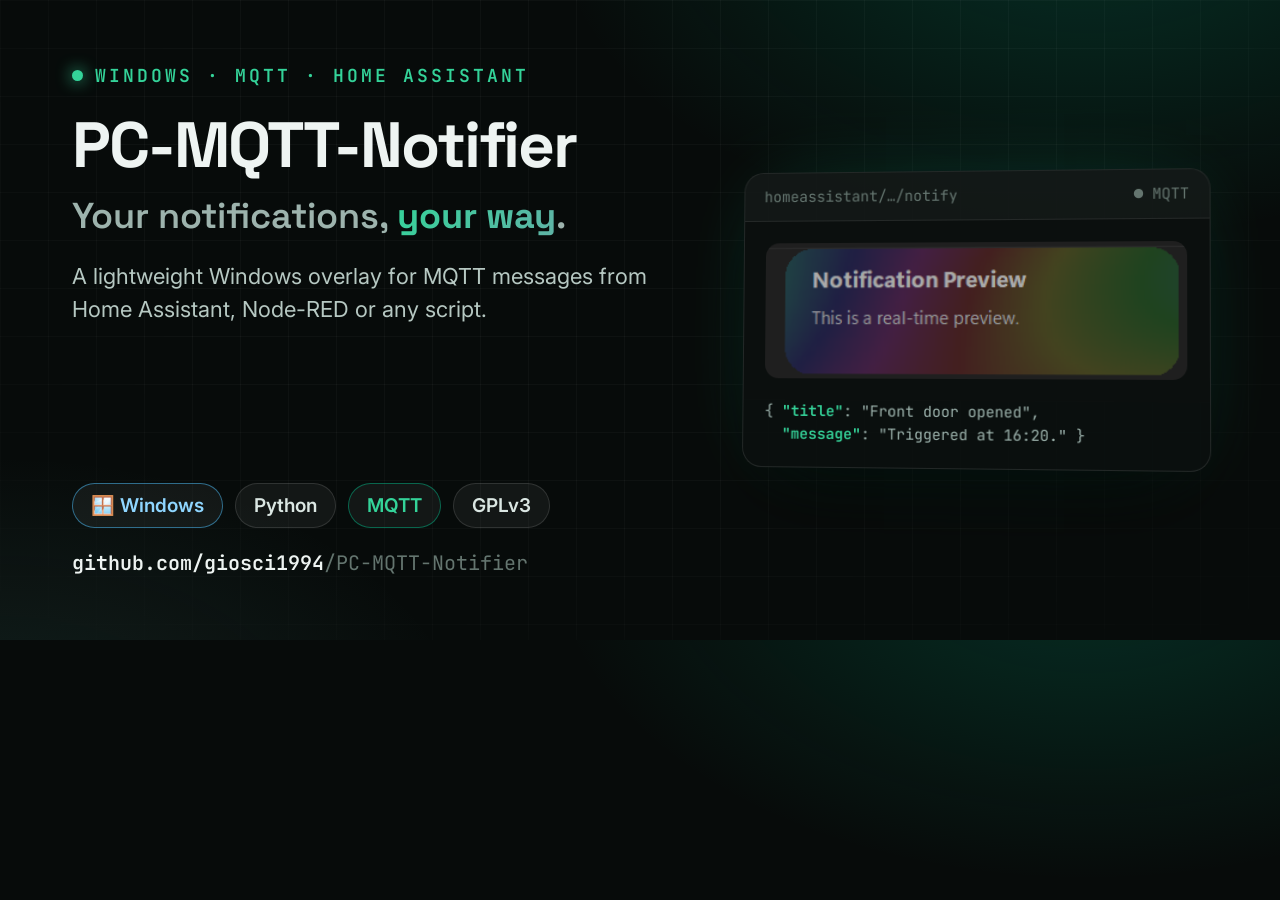
==== docs/social-preview.html @ 3d3e179c "English-only README, SHA256SUMS and VERIFY.ps1 in releases, social preview source - README: drop the" ====
<!doctype html>
<!-- Source of docs/social-preview.png (1280x640), the GitHub social preview.
     Regenerate (Firefox, any OS), from the folder of this file:
       firefox --headless --window-size=1280,640 --screenshot social-preview.png social-preview.html
     Same design system as the other projects (Arborae palette, Space Grotesk / Inter / JetBrains Mono). -->
<html lang="en">

<head>
  <meta charset="utf-8" />
  <link rel="preconnect" href="https://fonts.googleapis.com">
  <link rel="preconnect" href="https://fonts.gstatic.com" crossorigin>
  <link
    href="https://fonts.googleapis.com/css2?family=Space+Grotesk:wght@500;600;700&family=Inter:wght@400;500;600&family=JetBrains+Mono:wght@400;600&display=swap"
    rel="stylesheet">
  <style>
    * { margin: 0; padding: 0; box-sizing: border-box; }

    html, body { width: 1280px; height: 640px; overflow: hidden; }

    body {
      font-family: "Inter", "Segoe UI", system-ui, sans-serif;
      color: #eef4f2;
      background:
        radial-gradient(900px 560px at 85% -15%, rgba(0, 181, 133, 0.22), transparent 60%),
        radial-gradient(800px 520px at 0% 120%, rgba(95, 179, 166, 0.14), transparent 60%),
        #070b0a;
      position: relative;
    }

    body::before {
      content: "";
      position: absolute; inset: 0;
      background-image:
        linear-gradient(rgba(255, 255, 255, 0.03) 1px, transparent 1px),
        linear-gradient(90deg, rgba(255, 255, 255, 0.03) 1px, transparent 1px);
      background-size: 48px 48px;
      mask-image: radial-gradient(1000px 620px at 50% 30%, #000 50%, transparent 100%);
    }

    .wrap {
      position: relative;
      height: 100%;
      padding: 64px 72px;
      display: grid;
      grid-template-columns: 1fr 470px;
      gap: 48px;
    }

    .left { display: flex; flex-direction: column; }

    .kicker {
      display: inline-flex; align-items: center; gap: 12px;
      font-family: "JetBrains Mono", Consolas, monospace;
      font-size: 18px; font-weight: 600;
      letter-spacing: 3px; text-transform: uppercase;
      color: #34d399;
    }
    .kicker .dot { width: 11px; height: 11px; border-radius: 50%; background: #34d399; box-shadow: 0 0 16px #34d399; }

    h1 {
      margin-top: 26px;
      font-family: "Space Grotesk", "Segoe UI", sans-serif;
      font-size: 78px; font-weight: 700;
      line-height: 1; letter-spacing: -2px;
    }

    .sub {
      margin-top: 18px;
      font-family: "Space Grotesk", "Segoe UI", sans-serif;
      font-size: 36px; font-weight: 600;
      color: #9db3ad; line-height: 1.2;
    }
    .sub b {
      background: linear-gradient(120deg, #34d399, #5fb3a6);
      -webkit-background-clip: text; background-clip: text; color: transparent;
    }

    .desc {
      margin-top: 22px;
      max-width: 600px;
      font-size: 22px; line-height: 1.5;
      color: #b6c8c2;
    }

    .bottom { margin-top: auto; }

    .badges { display: flex; gap: 12px; flex-wrap: wrap; }
    .badge {
      padding: 10px 18px;
      font-size: 19px; font-weight: 600;
      border-radius: 999px;
      background: rgba(255, 255, 255, 0.05);
      border: 1px solid rgba(255, 255, 255, 0.12);
      color: #dbe7e3;
    }
    .badge.win { border-color: rgba(76, 194, 255, 0.5); color: #8fd6ff; }
    .badge.green { border-color: rgba(0, 181, 133, 0.5); color: #34d399; }

    .repo {
      margin-top: 22px;
      font-family: "JetBrains Mono", Consolas, monospace;
      font-size: 20px; color: #64756f;
    }
    .repo b { color: #eef4f2; font-weight: 600; }

    .right { display: flex; align-items: center; }

    .window {
      width: 100%;
      background: rgba(10, 16, 15, 0.92);
      border: 1px solid rgba(255, 255, 255, 0.1);
      border-radius: 20px;
      overflow: hidden;
      box-shadow: 0 40px 80px -24px rgba(0, 0, 0, 0.7), 0 0 90px -30px rgba(0, 181, 133, 0.35);
      transform: perspective(1400px) rotateY(-6deg) rotateX(2deg);
    }

    .bar {
      display: flex; justify-content: space-between; align-items: center;
      padding: 14px 20px;
      background: rgba(255, 255, 255, 0.03);
      border-bottom: 1px solid rgba(255, 255, 255, 0.08);
      font-family: "JetBrains Mono", Consolas, monospace;
      font-size: 15px; color: #64756f;
    }


    .shot { display:block; width:100%; padding:22px; background:#0b0f0e; } .shot img { display:block; width:100%; border-radius:14px; }
    .payload { padding: 0 22px 22px; font-family:'JetBrains Mono',monospace; font-size:15px; color:#9db3ad; line-height:1.5; } .payload b { color:#34d399; font-weight:600; }
    h1 { font-size: 64px; white-space: nowrap; }
  </style>
</head>

<body>
  <div class="wrap">
    <div class="left">
      <span class="kicker"><span class="dot"></span> Windows · MQTT · Home Assistant</span>
      <h1>PC-MQTT-Notifier</h1>
      <div class="sub">Your notifications, <b>your way</b>.</div>
      <div class="desc">
        A lightweight Windows overlay for MQTT messages from Home Assistant, Node-RED or any script.
      </div>

      <div class="bottom">
        <div class="badges">
          <span class="badge win">🪟 Windows</span>
          <span class="badge ">Python</span>
          <span class="badge green">MQTT</span>
          <span class="badge ">GPLv3</span>
        </div>
        <div class="repo"><b>github.com/giosci1994</b>/PC-MQTT-Notifier</div>
      </div>
    </div>

    <div class="right">
      <div class="window">
        <div class="bar"><span>homeassistant/…/notify</span><span>● MQTT</span></div>
        <div class="shot"><img src="dark_pop-up_fluid.png" alt="" /></div>
        <div class="payload">{ <b>"title"</b>: "Front door opened",<br>&nbsp;&nbsp;<b>"message"</b>: "Triggered at 16:20." }</div>
      </div>
    </div>
  </div>
</body>

</html>
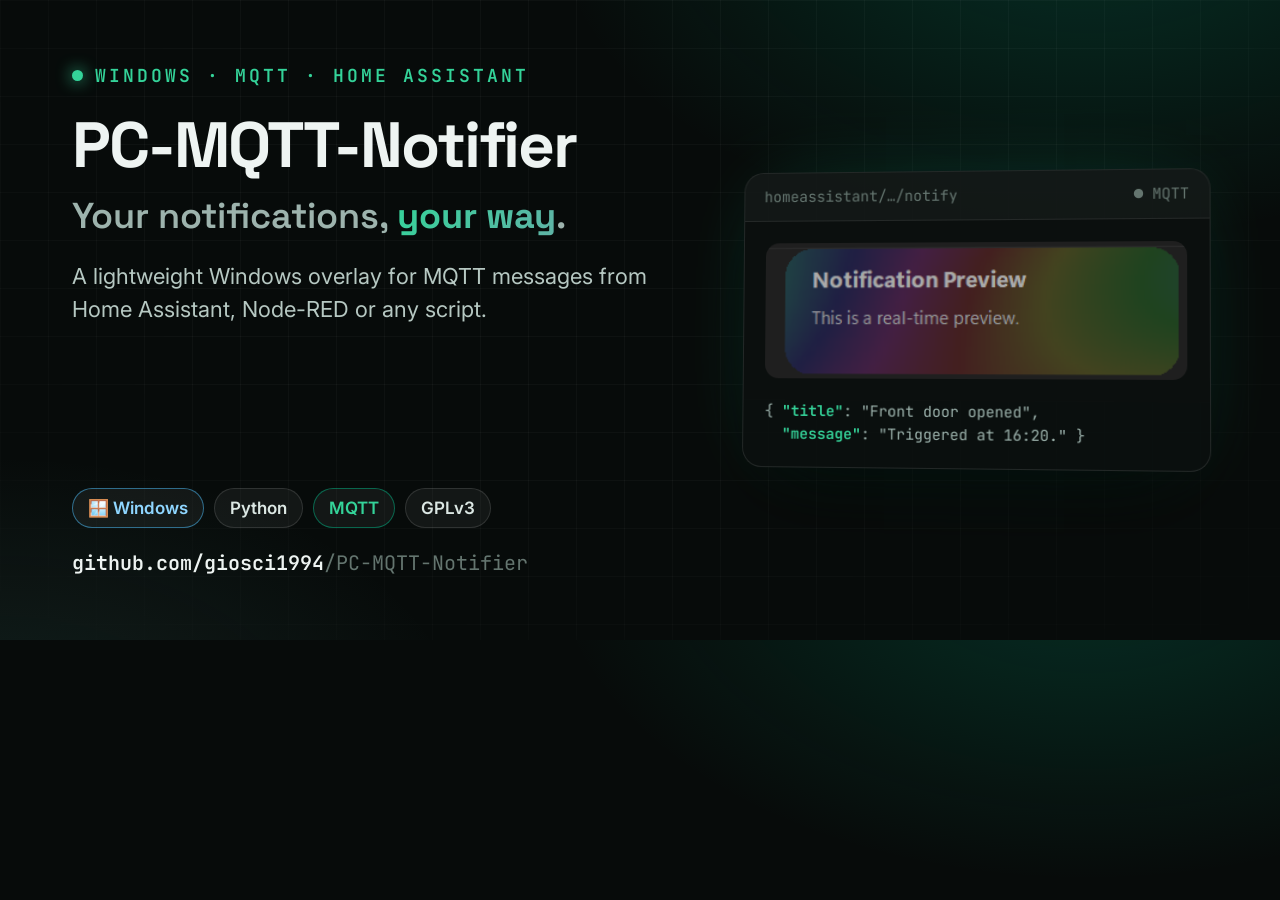
==== commit fd5198d4: "Social preview: badges on one line Co-Authored-By: Claude Opus 5.5 <noreply@anthropic.com> Claude-Se" ====
--- a/docs/social-preview.html
+++ b/docs/social-preview.html
@@ -125,6 +125,9 @@
     }
 
 
+    .badges { flex-wrap: nowrap; gap: 10px; }
+    .badge { font-size: 17px; padding: 9px 15px; white-space: nowrap; }
+
     .shot { display:block; width:100%; padding:22px; background:#0b0f0e; } .shot img { display:block; width:100%; border-radius:14px; }
     .payload { padding: 0 22px 22px; font-family:'JetBrains Mono',monospace; font-size:15px; color:#9db3ad; line-height:1.5; } .payload b { color:#34d399; font-weight:600; }
     h1 { font-size: 64px; white-space: nowrap; }
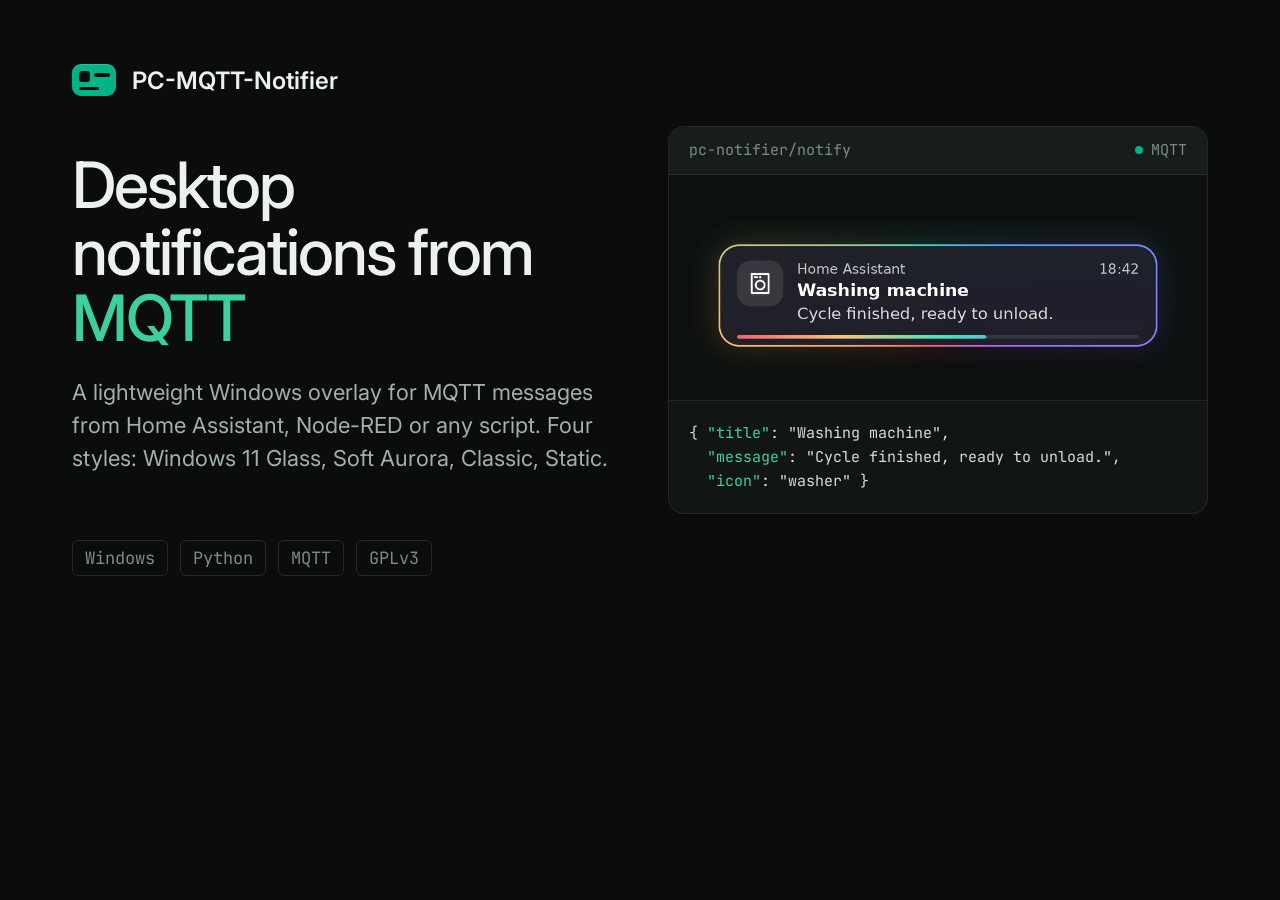
==== commit 001b70a4: "docs(landing): redesign, add the Glass and Aurora styles, refresh social preview Light/dark themes, " ====
--- a/docs/social-preview.html
+++ b/docs/social-preview.html
@@ -2,7 +2,8 @@
 <!-- Source of docs/social-preview.png (1280x640), the GitHub social preview.
      Regenerate (Firefox, any OS), from the folder of this file:
        firefox --headless --window-size=1280,640 --screenshot social-preview.png social-preview.html
-     Same design system as the other projects (Arborae palette, Space Grotesk / Inter / JetBrains Mono). -->
+     Same design as the landing (Arborae ink-green ramp, Inter / JetBrains Mono). The notification
+     is styles/social-glass-soft-dark.webp, drawn by notification_styles.CardRenderer (Glass, Soft glow). -->
 <html lang="en">
 
 <head>
@@ -10,7 +11,7 @@
   <link rel="preconnect" href="https://fonts.googleapis.com">
   <link rel="preconnect" href="https://fonts.gstatic.com" crossorigin>
   <link
-    href="https://fonts.googleapis.com/css2?family=Space+Grotesk:wght@500;600;700&family=Inter:wght@400;500;600&family=JetBrains+Mono:wght@400;600&display=swap"
+    href="https://fonts.googleapis.com/css2?family=Inter:wght@400;500;600&family=JetBrains+Mono:wght@400;500&display=swap"
     rel="stylesheet">
   <style>
     * { margin: 0; padding: 0; box-sizing: border-box; }
@@ -19,148 +20,104 @@
 
     body {
       font-family: "Inter", "Segoe UI", system-ui, sans-serif;
-      color: #eef4f2;
-      background:
-        radial-gradient(900px 560px at 85% -15%, rgba(0, 181, 133, 0.22), transparent 60%),
-        radial-gradient(800px 520px at 0% 120%, rgba(95, 179, 166, 0.14), transparent 60%),
-        #070b0a;
-      position: relative;
-    }
-
-    body::before {
-      content: "";
-      position: absolute; inset: 0;
-      background-image:
-        linear-gradient(rgba(255, 255, 255, 0.03) 1px, transparent 1px),
-        linear-gradient(90deg, rgba(255, 255, 255, 0.03) 1px, transparent 1px);
-      background-size: 48px 48px;
-      mask-image: radial-gradient(1000px 620px at 50% 30%, #000 50%, transparent 100%);
+      color: #ecf1ef;
+      background: #0a0d0c;
     }
 
     .wrap {
-      position: relative;
       height: 100%;
       padding: 64px 72px;
       display: grid;
-      grid-template-columns: 1fr 470px;
+      grid-template-columns: 1fr 540px;
       gap: 48px;
+      align-items: center;
     }
 
-    .left { display: flex; flex-direction: column; }
+    .left { display: flex; flex-direction: column; height: 100%; }
 
-    .kicker {
-      display: inline-flex; align-items: center; gap: 12px;
-      font-family: "JetBrains Mono", Consolas, monospace;
-      font-size: 18px; font-weight: 600;
-      letter-spacing: 3px; text-transform: uppercase;
-      color: #34d399;
+    .brand { display: flex; align-items: center; gap: 16px; font-size: 24px; font-weight: 600; }
+
+    .mark {
+      position: relative;
+      width: 44px; height: 32px;
+      border-radius: 9px;
+      background: #00b585;
+      box-shadow: inset 0 1px 0 rgba(255, 255, 255, 0.16);
     }
-    .kicker .dot { width: 11px; height: 11px; border-radius: 50%; background: #34d399; box-shadow: 0 0 16px #34d399; }
+    .mark::before, .mark::after, .mark i { content: ""; position: absolute; background: #04110d; }
+    .mark::before { left: 7px; top: 7px; width: 11px; height: 11px; border-radius: 3px; }
+    .mark::after { left: 22px; top: 9px; width: 16px; height: 4px; border-radius: 2px; }
+    .mark i { left: 7px; bottom: 6px; width: 20px; height: 3px; border-radius: 2px; }
 
     h1 {
-      margin-top: 26px;
-      font-family: "Space Grotesk", "Segoe UI", sans-serif;
-      font-size: 78px; font-weight: 700;
-      line-height: 1; letter-spacing: -2px;
+      margin-top: 56px;
+      font-size: 64px; font-weight: 500;
+      line-height: 1.04; letter-spacing: -0.03em;
+    }
+    h1 span { color: #3ecf9f; }
+
+    .desc {
+      margin-top: 24px;
+      max-width: 560px;
+      font-size: 22px; line-height: 1.5;
+      color: #a3b1ac;
     }
 
-    .sub {
-      margin-top: 18px;
-      font-family: "Space Grotesk", "Segoe UI", sans-serif;
-      font-size: 36px; font-weight: 600;
-      color: #9db3ad; line-height: 1.2;
+    .meta {
+      margin-top: auto;
+      display: flex; gap: 12px; flex-wrap: wrap;
+      font-family: "JetBrains Mono", Consolas, monospace;
+      font-size: 17px; color: #7d8a85;
     }
-    .sub b {
-      background: linear-gradient(120deg, #34d399, #5fb3a6);
-      -webkit-background-clip: text; background-clip: text; color: transparent;
-    }
-
-    .desc {
-      margin-top: 22px;
-      max-width: 600px;
-      font-size: 22px; line-height: 1.5;
-      color: #b6c8c2;
-    }
-
-    .bottom { margin-top: auto; }
-
-    .badges { display: flex; gap: 12px; flex-wrap: wrap; }
-    .badge {
-      padding: 10px 18px;
-      font-size: 19px; font-weight: 600;
-      border-radius: 999px;
-      background: rgba(255, 255, 255, 0.05);
-      border: 1px solid rgba(255, 255, 255, 0.12);
-      color: #dbe7e3;
-    }
-    .badge.win { border-color: rgba(76, 194, 255, 0.5); color: #8fd6ff; }
-    .badge.green { border-color: rgba(0, 181, 133, 0.5); color: #34d399; }
-
-    .repo {
-      margin-top: 22px;
-      font-family: "JetBrains Mono", Consolas, monospace;
-      font-size: 20px; color: #64756f;
-    }
-    .repo b { color: #eef4f2; font-weight: 600; }
-
-    .right { display: flex; align-items: center; }
+    .meta span { padding: 6px 12px; border: 1px solid rgba(236, 241, 239, 0.12); border-radius: 6px; }
 
     .window {
       width: 100%;
-      background: rgba(10, 16, 15, 0.92);
-      border: 1px solid rgba(255, 255, 255, 0.1);
-      border-radius: 20px;
+      background: #111614;
+      border: 1px solid rgba(236, 241, 239, 0.08);
+      border-radius: 16px;
       overflow: hidden;
-      box-shadow: 0 40px 80px -24px rgba(0, 0, 0, 0.7), 0 0 90px -30px rgba(0, 181, 133, 0.35);
-      transform: perspective(1400px) rotateY(-6deg) rotateX(2deg);
     }
-
     .bar {
       display: flex; justify-content: space-between; align-items: center;
-      padding: 14px 20px;
-      background: rgba(255, 255, 255, 0.03);
-      border-bottom: 1px solid rgba(255, 255, 255, 0.08);
+      height: 48px; padding: 0 20px;
+      background: #171d1b;
+      border-bottom: 1px solid rgba(236, 241, 239, 0.08);
       font-family: "JetBrains Mono", Consolas, monospace;
-      font-size: 15px; color: #64756f;
+      font-size: 15px; color: #7d8a85;
     }
-
-
-    .badges { flex-wrap: nowrap; gap: 10px; }
-    .badge { font-size: 17px; padding: 9px 15px; white-space: nowrap; }
-
-    .shot { display:block; width:100%; padding:22px; background:#0b0f0e; } .shot img { display:block; width:100%; border-radius:14px; }
-    .payload { padding: 0 22px 22px; font-family:'JetBrains Mono',monospace; font-size:15px; color:#9db3ad; line-height:1.5; } .payload b { color:#34d399; font-weight:600; }
-    h1 { font-size: 64px; white-space: nowrap; }
+    .bar b { font-weight: 400; display: inline-flex; align-items: center; gap: 8px; }
+    .bar b::before { content: ""; width: 8px; height: 8px; border-radius: 50%; background: #00b585; }
+    .desk { padding: 28px 8px 12px; background: #0d1110; }
+    .desk img { display: block; width: 100%; }
+    .payload {
+      padding: 20px;
+      border-top: 1px solid rgba(236, 241, 239, 0.08);
+      font-family: "JetBrains Mono", Consolas, monospace;
+      font-size: 15px; line-height: 1.6; color: #cfe0da;
+    }
+    .payload b { color: #3ecf9f; font-weight: 400; }
   </style>
 </head>
 
 <body>
   <div class="wrap">
     <div class="left">
-      <span class="kicker"><span class="dot"></span> Windows · MQTT · Home Assistant</span>
-      <h1>PC-MQTT-Notifier</h1>
-      <div class="sub">Your notifications, <b>your way</b>.</div>
+      <div class="brand"><span class="mark"><i></i></span>PC-MQTT-Notifier</div>
+      <h1>Desktop notifications from <span>MQTT</span></h1>
       <div class="desc">
         A lightweight Windows overlay for MQTT messages from Home Assistant, Node-RED or any script.
+        Four styles: Windows 11 Glass, Soft Aurora, Classic, Static.
       </div>
-
-      <div class="bottom">
-        <div class="badges">
-          <span class="badge win">🪟 Windows</span>
-          <span class="badge ">Python</span>
-          <span class="badge green">MQTT</span>
-          <span class="badge ">GPLv3</span>
-        </div>
-        <div class="repo"><b>github.com/giosci1994</b>/PC-MQTT-Notifier</div>
+      <div class="meta">
+        <span>Windows</span><span>Python</span><span>MQTT</span><span>GPLv3</span>
       </div>
     </div>
 
-    <div class="right">
-      <div class="window">
-        <div class="bar"><span>homeassistant/…/notify</span><span>● MQTT</span></div>
-        <div class="shot"><img src="dark_pop-up_fluid.png" alt="" /></div>
-        <div class="payload">{ <b>"title"</b>: "Front door opened",<br>&nbsp;&nbsp;<b>"message"</b>: "Triggered at 16:20." }</div>
-      </div>
+    <div class="window">
+      <div class="bar"><span>pc-notifier/notify</span><b>MQTT</b></div>
+      <div class="desk"><img src="styles/social-glass-soft-dark.webp" alt="" /></div>
+      <div class="payload">{ <b>"title"</b>: "Washing machine",<br>&nbsp;&nbsp;<b>"message"</b>: "Cycle finished, ready to unload.",<br>&nbsp;&nbsp;<b>"icon"</b>: "washer" }</div>
     </div>
   </div>
 </body>
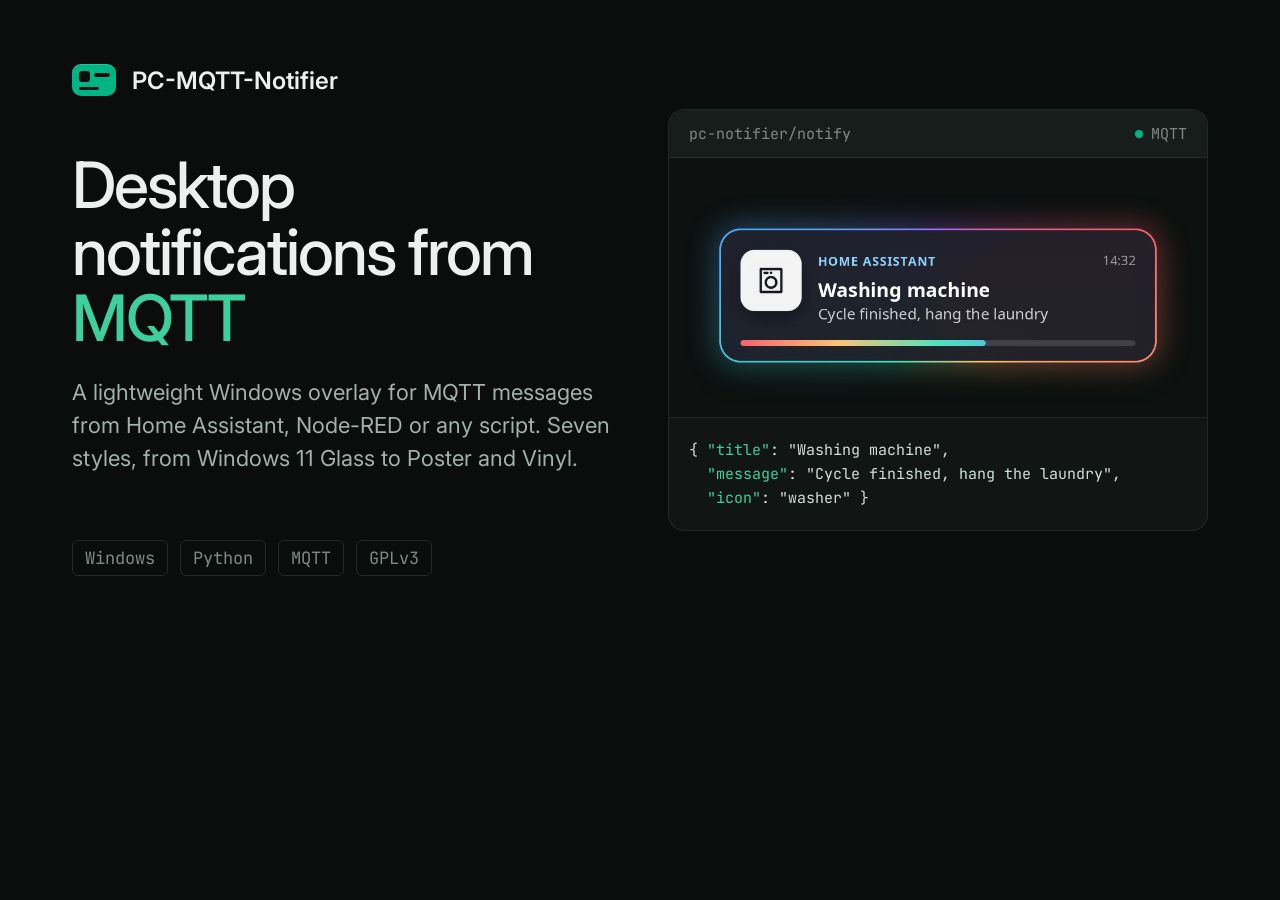
==== commit 8104468d: "feat(styles): seven styles with the Widget Spotify look (v1.2.0) - New shared layout for every style" ====
--- a/docs/social-preview.html
+++ b/docs/social-preview.html
@@ -107,7 +107,7 @@
       <h1>Desktop notifications from <span>MQTT</span></h1>
       <div class="desc">
         A lightweight Windows overlay for MQTT messages from Home Assistant, Node-RED or any script.
-        Four styles: Windows 11 Glass, Soft Aurora, Classic, Static.
+        Seven styles, from Windows 11 Glass to Poster and Vinyl.
       </div>
       <div class="meta">
         <span>Windows</span><span>Python</span><span>MQTT</span><span>GPLv3</span>
@@ -117,7 +117,7 @@
     <div class="window">
       <div class="bar"><span>pc-notifier/notify</span><b>MQTT</b></div>
       <div class="desk"><img src="styles/social-glass-soft-dark.webp" alt="" /></div>
-      <div class="payload">{ <b>"title"</b>: "Washing machine",<br>&nbsp;&nbsp;<b>"message"</b>: "Cycle finished, ready to unload.",<br>&nbsp;&nbsp;<b>"icon"</b>: "washer" }</div>
+      <div class="payload">{ <b>"title"</b>: "Washing machine",<br>&nbsp;&nbsp;<b>"message"</b>: "Cycle finished, hang the laundry",<br>&nbsp;&nbsp;<b>"icon"</b>: "washer" }</div>
     </div>
   </div>
 </body>
